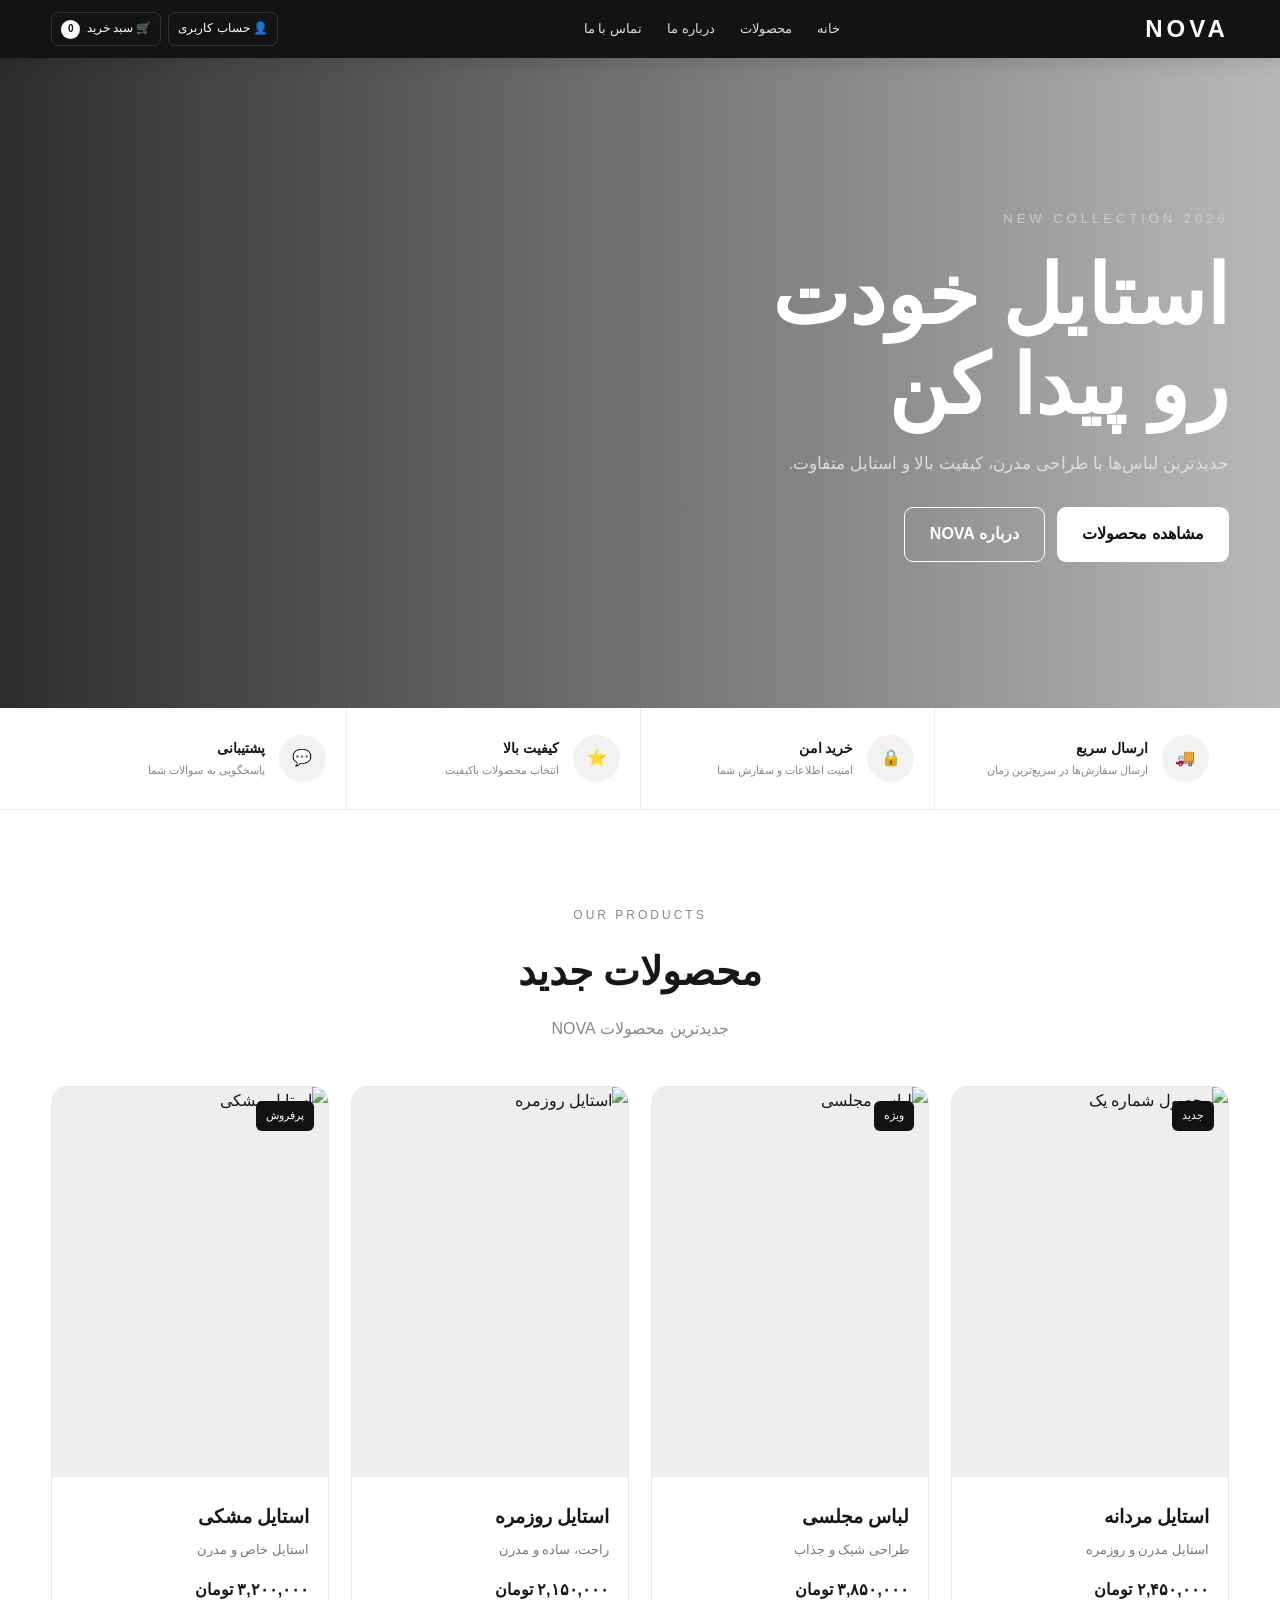
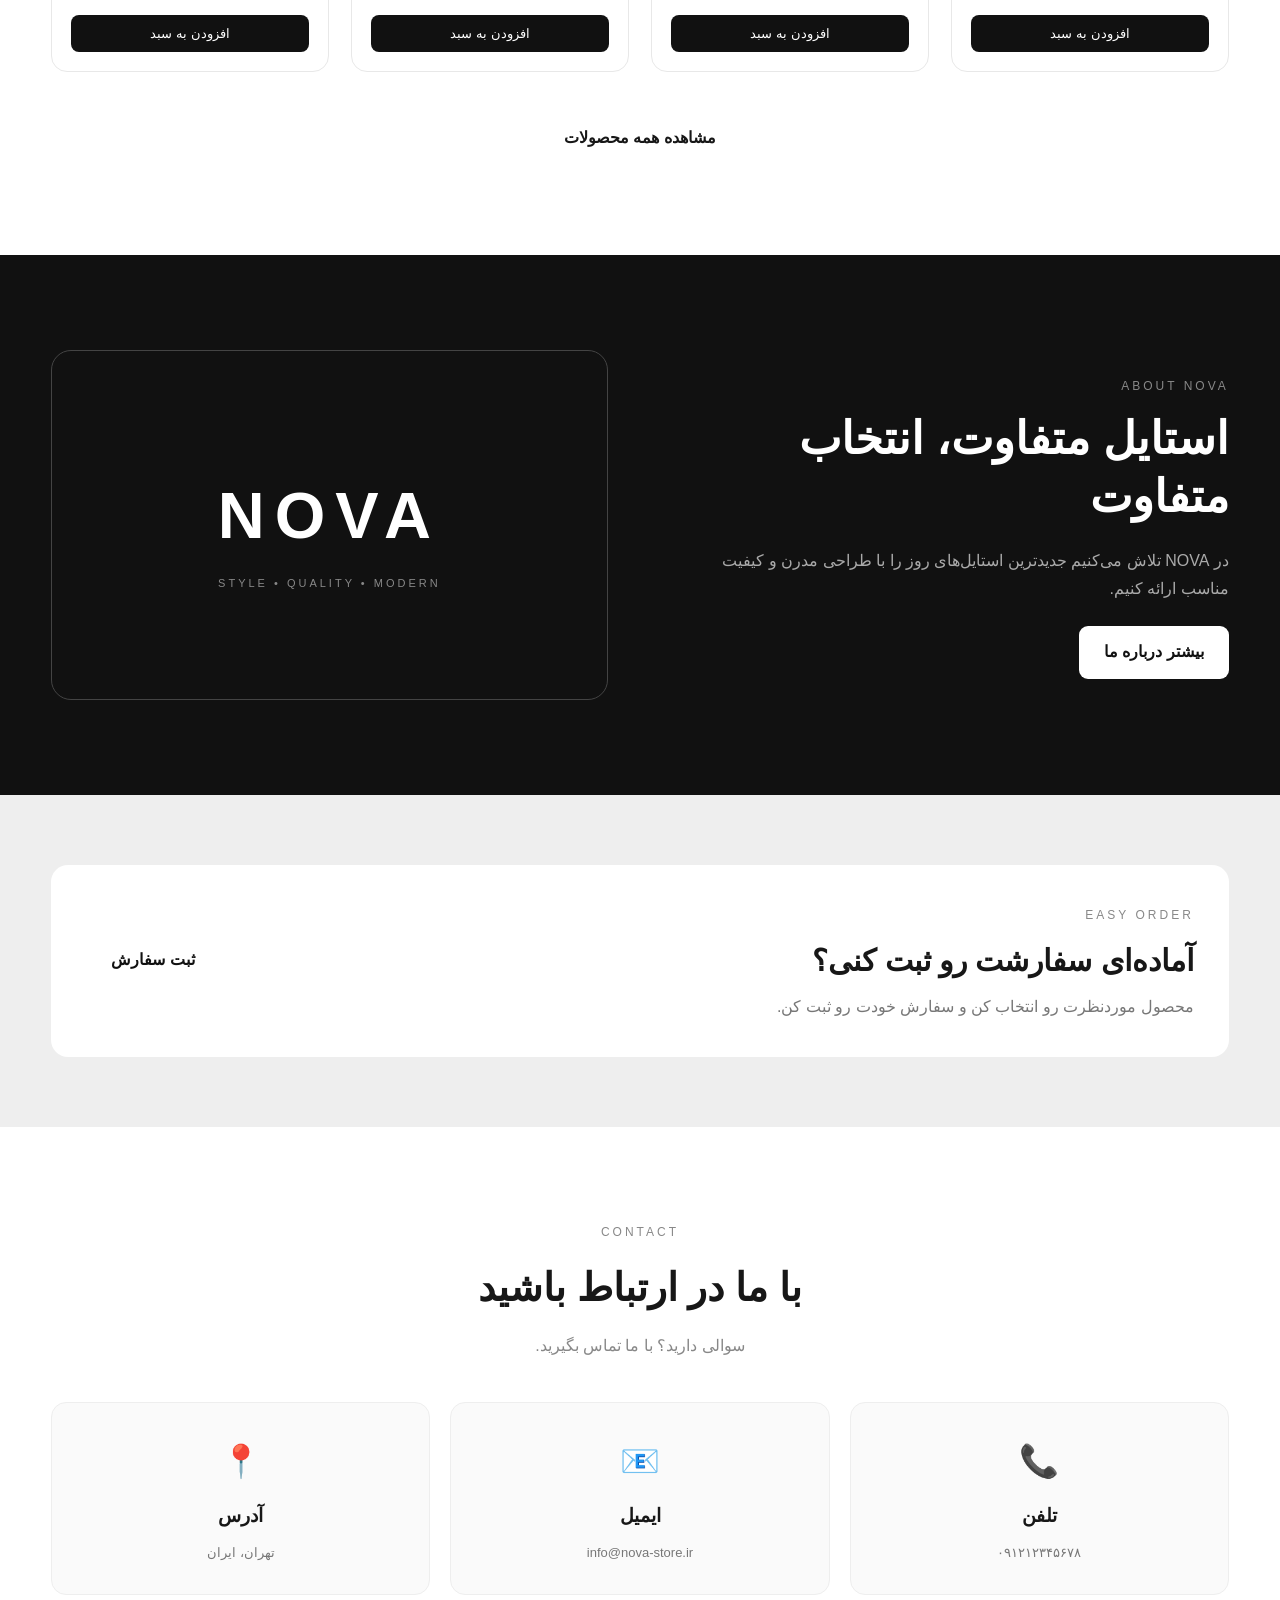
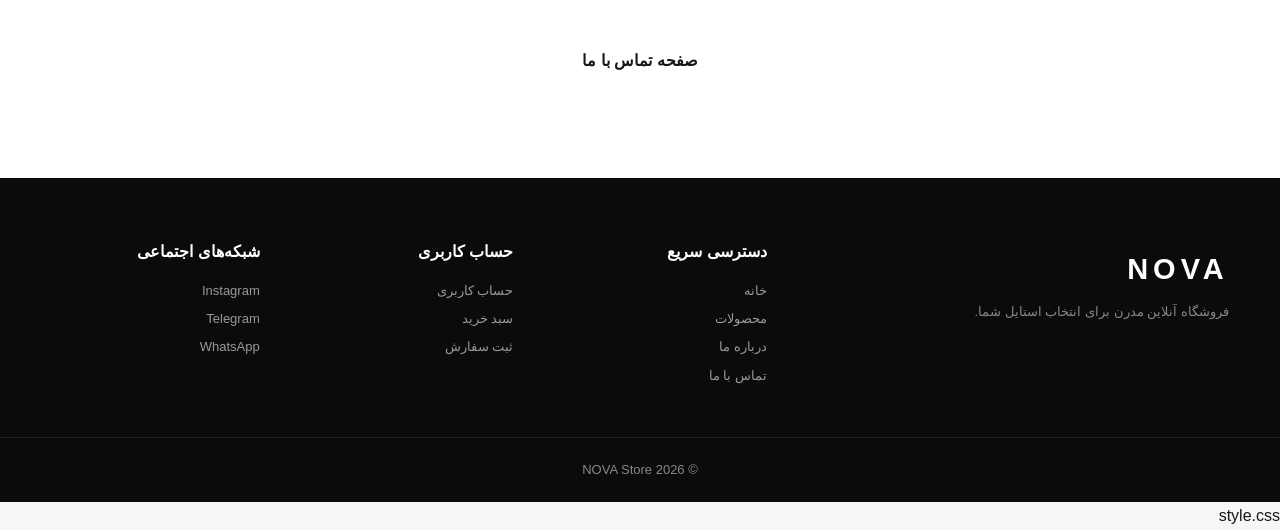
==== index.html @ 9bdf908e "Add files via upload" ====
<!DOCTYPE html>
<html lang="fa" dir="rtl">

<head>
    <meta charset="UTF-8">

    <meta name="viewport"
          content="width=device-width, initial-scale=1.0">

    <meta name="description"
          content="NOVA Store - فروشگاه آنلاین مدرن">

    <title>NOVA Store | فروشگاه آنلاین</title>

    <link rel="stylesheet" href="style.css">
</head>

<body>

<!-- =====================================================
     HEADER
===================================================== -->

<header class="header">

    <div class="container header-inner">

        <!-- لوگو -->
        <a href="index.html" class="logo">
            NOVA
        </a>

        <!-- منوی اصلی -->
        <nav class="navigation" id="mainNavigation">

            <a href="index.html">
                خانه
            </a>

            <a href="products.html">
                محصولات
            </a>

            <a href="about.html">
                درباره ما
            </a>

            <a href="contact.html">
                تماس با ما
            </a>

        </nav>

        <!-- بخش سمت چپ هدر -->
        <div class="header-actions">

            <a href="account.html" class="account-button">
                👤
                <span>حساب کاربری</span>
            </a>

            <a href="cart.html" class="cart-button">
                🛒
                <span>سبد خرید</span>

                <b id="cartCount">0</b>
            </a>

        </div>

        <!-- منوی موبایل -->
        <button
            class="menu-btn"
            id="menuBtn"
            type="button"
            aria-label="باز کردن منو">

            ☰

        </button>

    </div>

</header>


<!-- =====================================================
     MAIN
===================================================== -->

<main>

<!-- =====================================================
     HERO
===================================================== -->

<section class="hero" id="home">

    <div class="container hero-content">

        <div class="hero-text">

            <span class="small-title">
                NEW COLLECTION 2026
            </span>

            <h1>
                استایل خودت
                <br>
                رو پیدا کن
            </h1>

            <p>
                جدیدترین لباس‌ها با طراحی مدرن،
                کیفیت بالا و استایل متفاوت.
            </p>

            <div class="hero-buttons">

                <a href="products.html"
                   class="primary-btn">
                    مشاهده محصولات
                </a>

                <a href="about.html"
                   class="secondary-btn">
                    درباره NOVA
                </a>

            </div>

        </div>

    </div>

</section>


<!-- =====================================================
     FEATURES
===================================================== -->

<section class="features">

    <div class="container features-grid">

        <div class="feature">

            <div class="feature-icon">
                🚚
            </div>

            <div>
                <h3>ارسال سریع</h3>

                <p>
                    ارسال سفارش‌ها در سریع‌ترین زمان
                </p>
            </div>

        </div>


        <div class="feature">

            <div class="feature-icon">
                🔒
            </div>

            <div>
                <h3>خرید امن</h3>

                <p>
                    امنیت اطلاعات و سفارش شما
                </p>
            </div>

        </div>


        <div class="feature">

            <div class="feature-icon">
                ⭐
            </div>

            <div>
                <h3>کیفیت بالا</h3>

                <p>
                    انتخاب محصولات باکیفیت
                </p>
            </div>

        </div>


        <div class="feature">

            <div class="feature-icon">
                💬
            </div>

            <div>
                <h3>پشتیبانی</h3>

                <p>
                    پاسخگویی به سوالات شما
                </p>
            </div>

        </div>

    </div>

</section>


<!-- =====================================================
     PRODUCTS PREVIEW
===================================================== -->

<section class="products-section" id="products">

    <div class="container">

        <div class="section-title">

            <span>
                OUR PRODUCTS
            </span>

            <h2>
                محصولات جدید
            </h2>

            <p>
                جدیدترین محصولات NOVA
            </p>

        </div>


        <div class="products-grid">

            <!-- PRODUCT 1 -->

            <article class="product-card">

                <a href="product.html?id=1"
                   class="product-image">

                    <img
                        src="images/product1.jpg"
                        alt="محصول شماره یک">

                    <span class="product-tag">
                        جدید
                    </span>

                </a>

                <div class="product-info">

                    <a href="product.html?id=1">

                        <h3>
                            استایل مردانه
                        </h3>

                    </a>

                    <p>
                        استایل مدرن و روزمره
                    </p>

                    <div class="product-bottom">

                        <strong>
                            ۲,۴۵۰,۰۰۰ تومان
                        </strong>

                        <button
                            class="add-cart"
                            data-id="1"
                            data-name="استایل مردانه"
                            data-price="2450000"
                            data-image="images/product1.jpg">

                            افزودن به سبد

                        </button>

                    </div>

                </div>

            </article>


            <!-- PRODUCT 2 -->

            <article class="product-card">

                <a href="product.html?id=2"
                   class="product-image">

                    <img
                        src="images/product2.jpg"
                        alt="لباس مجلسی">

                    <span class="product-tag">
                        ویژه
                    </span>

                </a>

                <div class="product-info">

                    <a href="product.html?id=2">

                        <h3>
                            لباس مجلسی
                        </h3>

                    </a>

                    <p>
                        طراحی شیک و جذاب
                    </p>

                    <div class="product-bottom">

                        <strong>
                            ۳,۸۵۰,۰۰۰ تومان
                        </strong>

                        <button
                            class="add-cart"
                            data-id="2"
                            data-name="لباس مجلسی"
                            data-price="3850000"
                            data-image="images/product2.jpg">

                            افزودن به سبد

                        </button>

                    </div>

                </div>

            </article>


            <!-- PRODUCT 3 -->

            <article class="product-card">

                <a href="product.html?id=3"
                   class="product-image">

                    <img
                        src="images/product3.jpg"
                        alt="استایل روزمره">

                </a>

                <div class="product-info">

                    <a href="product.html?id=3">

                        <h3>
                            استایل روزمره
                        </h3>

                    </a>

                    <p>
                        راحت، ساده و مدرن
                    </p>

                    <div class="product-bottom">

                        <strong>
                            ۲,۱۵۰,۰۰۰ تومان
                        </strong>

                        <button
                            class="add-cart"
                            data-id="3"
                            data-name="استایل روزمره"
                            data-price="2150000"
                            data-image="images/product3.jpg">

                            افزودن به سبد

                        </button>

                    </div>

                </div>

            </article>


            <!-- PRODUCT 4 -->

            <article class="product-card">

                <a href="product.html?id=4"
                   class="product-image">

                    <img
                        src="images/product4.jpg"
                        alt="استایل مشکی">

                    <span class="product-tag">
                        پرفروش
                    </span>

                </a>

                <div class="product-info">

                    <a href="product.html?id=4">

                        <h3>
                            استایل مشکی
                        </h3>

                    </a>

                    <p>
                        استایل خاص و مدرن
                    </p>

                    <div class="product-bottom">

                        <strong>
                            ۳,۲۰۰,۰۰۰ تومان
                        </strong>

                        <button
                            class="add-cart"
                            data-id="4"
                            data-name="استایل مشکی"
                            data-price="3200000"
                            data-image="images/product4.jpg">

                            افزودن به سبد

                        </button>

                    </div>

                </div>

            </article>

        </div>


        <div class="center-button">

            <a href="products.html"
               class="outline-btn">

                مشاهده همه محصولات

            </a>

        </div>

    </div>

</section>


<!-- =====================================================
     ABOUT
===================================================== -->

<section class="about-preview">

    <div class="container about-grid">

        <div class="about-text">

            <span class="section-label">
                ABOUT NOVA
            </span>

            <h2>
                استایل متفاوت،
                انتخاب متفاوت
            </h2>

            <p>
                در NOVA تلاش می‌کنیم
                جدیدترین استایل‌های روز را
                با طراحی مدرن و کیفیت مناسب
                ارائه کنیم.
            </p>

            <a href="about.html"
               class="primary-btn">

                بیشتر درباره ما

            </a>

        </div>


        <div class="about-box">

            <strong>
                NOVA
            </strong>

            <span>
                STYLE • QUALITY • MODERN
            </span>

        </div>

    </div>

</section>


<!-- =====================================================
     ORDER
===================================================== -->

<section class="order-preview">

    <div class="container order-box">

        <div>

            <span class="section-label">
                EASY ORDER
            </span>

            <h2>
                آماده‌ای سفارشت رو ثبت کنی؟
            </h2>

            <p>
                محصول موردنظرت رو انتخاب کن
                و سفارش خودت رو ثبت کن.
            </p>

        </div>

        <a href="order.html"
           class="primary-btn">

            ثبت سفارش

        </a>

    </div>

</section>


<!-- =====================================================
     CONTACT
===================================================== -->

<section class="contact-preview">

    <div class="container">

        <div class="section-title">

            <span>
                CONTACT
            </span>

            <h2>
                با ما در ارتباط باشید
            </h2>

            <p>
                سوالی دارید؟ با ما تماس بگیرید.
            </p>

        </div>


        <div class="contact-cards">

            <div class="contact-card">

                <span>📞</span>

                <h3>
                    تلفن
                </h3>

                <p>
                    ۰۹۱۲۱۲۳۴۵۶۷۸
                </p>

            </div>


            <div class="contact-card">

                <span>📧</span>

                <h3>
                    ایمیل
                </h3>

                <p>
                    info@nova-store.ir
                </p>

            </div>


            <div class="contact-card">

                <span>📍</span>

                <h3>
                    آدرس
                </h3>

                <p>
                    تهران، ایران
                </p>

            </div>

        </div>


        <div class="center-button">

            <a href="contact.html"
               class="outline-btn">

                صفحه تماس با ما

            </a>

        </div>

    </div>

</section>

</main>


<!-- =====================================================
     FOOTER
===================================================== -->

<footer class="footer">

    <div class="container footer-grid">

        <div class="footer-about">

            <a href="index.html"
               class="footer-logo">

                NOVA

            </a>

            <p>
                فروشگاه آنلاین مدرن
                برای انتخاب استایل شما.
            </p>

        </div>


        <div class="footer-column">

            <h3>
                دسترسی سریع
            </h3>

            <a href="index.html">
                خانه
            </a>

            <a href="products.html">
                محصولات
            </a>

            <a href="about.html">
                درباره ما
            </a>

            <a href="contact.html">
                تماس با ما
            </a>

        </div>


        <div class="footer-column">

            <h3>
                حساب کاربری
            </h3>

            <a href="account.html">
                حساب کاربری
            </a>

            <a href="cart.html">
                سبد خرید
            </a>

            <a href="order.html">
                ثبت سفارش
            </a>

        </div>


        <div class="footer-column">

            <h3>
                شبکه‌های اجتماعی
            </h3>

            <a href="#">
                Instagram
            </a>

            <a href="#">
                Telegram
            </a>

            <a href="#">
                WhatsApp
            </a>

        </div>

    </div>


    <div class="footer-bottom">

        <p>
            © 2026 NOVA Store
        </p>

    </div>

</footer>


<script src="script.js"></script>

</body>
</html>
style.css
---- style.css ----
/* =========================================================
   NOVA STORE
   COMPLETE STYLE.CSS
========================================================= */


/* =========================================================
   01 - RESET & GLOBAL
========================================================= */

* {
    margin: 0;
    padding: 0;
    box-sizing: border-box;
}

html {
    scroll-behavior: smooth;
}

body {
    font-family: Tahoma, Arial, sans-serif;
    background: #f6f6f4;
    color: #171717;
    line-height: 1.8;
}

body,
input,
textarea,
select,
button {
    font-family: Tahoma, Arial, sans-serif;
}

img {
    width: 100%;
    display: block;
}

a {
    color: inherit;
    text-decoration: none;
}

button {
    cursor: pointer;
}

.container {
    width: min(1180px, 92%);
    margin: 0 auto;
}

.section-label {
    color: #888;
    font-size: 12px;
    letter-spacing: 3px;
}


/* =========================================================
   02 - HEADER
========================================================= */

.header {
    position: sticky;
    top: 0;
    z-index: 1000;
    width: 100%;
    background: rgba(15, 15, 15, 0.98);
    color: white;
    box-shadow: 0 4px 18px rgba(0, 0, 0, .12);
}

/* هدر کوچک‌تر */
.header-inner {
    min-height: 58px;
    display: flex;
    align-items: center;
    justify-content: space-between;
    gap: 22px;
}

.logo {
    flex-shrink: 0;
    font-size: 24px;
    font-weight: 900;
    letter-spacing: 4px;
    color: white;
}

/* منوی اصلی */
.navigation {
    display: flex;
    align-items: center;
    justify-content: center;
    gap: 25px;
    margin-right: auto;
    margin-left: auto;
}

.navigation a {
    color: #ddd;
    font-size: 13px;
    transition: .25s;
    white-space: nowrap;
}

.navigation a:hover {
    color: white;
}

/* دکمه‌های سمت چپ */
.header-actions {
    display: flex;
    align-items: center;
    gap: 7px;
    flex-shrink: 0;
}

.header-actions > a {
    border: 1px solid #333;
    border-radius: 7px;
    padding: 5px 9px;
    font-size: 12px;
    transition: .25s;
    white-space: nowrap;
}

.header-actions > a:hover {
    background: white;
    color: #111;
}

.header-actions b {
    display: inline-flex;
    align-items: center;
    justify-content: center;
    width: 19px;
    height: 19px;
    margin-right: 3px;
    border-radius: 50%;
    background: white;
    color: #111;
    font-size: 10px;
}

/* دکمه موبایل */
.menu-btn {
    display: none;
    border: 0;
    background: transparent;
    color: white;
    font-size: 25px;
    padding: 3px;
}


/* =========================================================
   03 - HERO
========================================================= */

.hero {
    min-height: 650px;
    display: flex;
    align-items: center;

    background:
        linear-gradient(90deg, rgba(0,0,0,.82), rgba(0,0,0,.25)),
        url("images/product4.jpg") center/cover no-repeat;
}

.hero-text {
    max-width: 650px;
    color: white;
}

.small-title {
    color: #ccc;
    font-size: 13px;
    letter-spacing: 4px;
}

.hero h1 {
    margin: 18px 0;
    font-size: clamp(45px, 7vw, 82px);
    line-height: 1.1;
}

.hero p {
    max-width: 560px;
    color: #ddd;
    font-size: 17px;
    margin-bottom: 28px;
}

.hero-buttons {
    display: flex;
    gap: 12px;
    flex-wrap: wrap;
}

.primary-btn,
.secondary-btn,
.outline-btn {
    display: inline-flex;
    align-items: center;
    justify-content: center;
    padding: 12px 25px;
    border-radius: 9px;
    font-weight: bold;
    transition: .3s;
}

.primary-btn {
    background: white;
    color: #111;
}

.primary-btn:hover {
    transform: translateY(-3px);
    background: #e5e5e5;
}

.secondary-btn {
    border: 1px solid white;
    color: white;
}

.secondary-btn:hover {
    background: white;
    color: #111;
}


/* =========================================================
   04 - FEATURES
========================================================= */

.features {
    background: white;
    border-bottom: 1px solid #eee;
}

.features-grid {
    display: grid;
    grid-template-columns: repeat(4, 1fr);
}

.feature {
    display: flex;
    align-items: center;
    gap: 14px;
    padding: 27px 20px;
    border-left: 1px solid #eee;
}

.feature:last-child {
    border-left: 0;
}

.feature-icon {
    width: 47px;
    height: 47px;
    flex-shrink: 0;
    display: flex;
    align-items: center;
    justify-content: center;
    background: #f2f2f2;
    border-radius: 50%;
}

.feature h3 {
    font-size: 14px;
}

.feature p {
    color: #888;
    font-size: 11px;
}


/* =========================================================
   05 - SECTION TITLES
========================================================= */

.section-title {
    text-align: center;
    margin-bottom: 42px;
}

.section-title span {
    color: #888;
    font-size: 12px;
    letter-spacing: 3px;
}

.section-title h2 {
    margin: 8px 0;
    font-size: 39px;
}

.section-title p {
    color: #888;
}


/* =========================================================
   06 - PRODUCTS
========================================================= */

.products-section {
    padding: 90px 0;
    background: white;
}

.products-grid {
    display: grid;
    grid-template-columns: repeat(4, 1fr);
    gap: 22px;
}

.product-card {
    overflow: hidden;
    background: white;
    border: 1px solid #e8e8e8;
    border-radius: 16px;
    transition: .35s;
}

.product-card:hover {
    transform: translateY(-8px);
    box-shadow: 0 20px 45px rgba(0,0,0,.10);
}

.product-image {
    position: relative;
    display: block;
    height: 390px;
    overflow: hidden;
    background: #eee;
}

.product-image img {
    height: 100%;
    object-fit: cover;
    transition: .5s;
}

.product-card:hover .product-image img {
    transform: scale(1.05);
}

.product-tag {
    position: absolute;
    top: 14px;
    right: 14px;
    padding: 5px 10px;
    border-radius: 6px;
    background: #111;
    color: white;
    font-size: 11px;
}

.product-info {
    padding: 19px;
}

.product-info h3 {
    margin: 4px 0;
    font-size: 19px;
}

.product-info p {
    color: #777;
    font-size: 13px;
}

.product-bottom {
    display: flex;
    flex-direction: column;
    gap: 10px;
    margin-top: 15px;
}

.add-cart {
    width: 100%;
    padding: 11px;
    border: 0;
    border-radius: 8px;
    background: #111;
    color: white;
    transition: .25s;
}

.add-cart:hover {
    background: #333;
    transform: translateY(-2px);
}

.center-button {
    text-align: center;
    margin-top: 40px;
}


/* =========================================================
   07 - PAGE TITLE
========================================================= */

.page-title {
    padding: 75px 20px;
    text-align: center;
    background: linear-gradient(135deg, #111, #242424);
    color: white;
}

.page-title h1 {
    margin: 8px 0;
    font-size: 46px;
}

.page-title p {
    color: #aaa;
}


/* =========================================================
   08 - ABOUT
========================================================= */

.about-preview {
    padding: 95px 0;
    background: #111;
    color: white;
}

.about-grid {
    display: grid;
    grid-template-columns: 1fr 1fr;
    align-items: center;
    gap: 65px;
}

.about-text h2 {
    margin: 10px 0 20px;
    font-size: 45px;
    line-height: 1.3;
}

.about-text p {
    max-width: 600px;
    color: #aaa;
    margin-bottom: 22px;
}

.about-box {
    min-height: 350px;
    display: flex;
    flex-direction: column;
    align-items: center;
    justify-content: center;
    border: 1px solid #444;
    border-radius: 20px;
    transition: .3s;
}

.about-box:hover {
    transform: translateY(-5px);
    border-color: #777;
}

.about-box strong {
    font-size: 65px;
    letter-spacing: 10px;
}

.about-box span {
    color: #888;
    font-size: 11px;
    letter-spacing: 3px;
}


/* =========================================================
   09 - ABOUT PAGE
========================================================= */

.about-page {
    padding: 80px 0;
    background: #f6f6f4;
}

.about-page-grid {
    display: grid;
    grid-template-columns: 1fr 1fr;
    gap: 30px;
}

.summary-empty {
    padding: 17px;
    border-radius: 10px;
    background: #f5f5f5;
    color: #888;
    font-size: 12px;
}

.summary-line,
.summary-total {
    display: flex;
    justify-content: space-between;
    padding: 15px 0;
    border-bottom: 1px solid #eee;
}

.summary-line span {
    color: #777;
}

.summary-total {
    border: 0;
    font-size: 16px;
}

.summary-total strong {
    font-size: 19px;
}

.edit-cart,
.back-cart {
    display: block;
    padding: 11px;
    text-align: center;
    border: 1px solid #ddd;
    border-radius: 9px;
    transition: .25s;
}

.edit-cart:hover,
.back-cart:hover {
    background: #111;
    color: white;
}

.secure-box {
    display: flex;
    gap: 12px;
    margin-top: 15px;
    padding: 17px;
    background: white;
    border: 1px solid #e7e7e7;
    border-radius: 15px;
}

.secure-box p {
    color: #888;
    font-size: 11px;
}


/* =========================================================
   10 - CART
========================================================= */

.cart-section {
    padding: 70px 0;
    min-height: 550px;
    background: #f5f5f3;
}

.cart-section .container {
    display: grid;
    grid-template-columns: 1fr 330px;
    gap: 25px;
    align-items: start;
}

#cartItems {
    display: flex;
    flex-direction: column;
    gap: 15px;
}

.cart-item {
    display: flex;
    align-items: center;
    gap: 18px;
    padding: 18px;
    background: white;
    border: 1px solid #e8e8e8;
    border-radius: 15px;
}

.cart-item img {
    width: 90px;
    height: 110px;
    object-fit: cover;
    border-radius: 10px;
}

.cart-item-info {
    flex: 1;
}

.cart-item-info h3 {
    font-size: 17px;
}

.cart-item-info p {
    color: #888;
    font-size: 13px;
}

.cart-quantity {
    display: flex;
    align-items: center;
    gap: 9px;
}

.cart-quantity button {
    width: 31px;
    height: 31px;
    border: 1px solid #ddd;
    border-radius: 7px;
    background: white;
}

.cart-remove {
    border: 0;
    background: #f1f1f1;
    border-radius: 7px;
    padding: 7px 10px;
}

.cart-summary {
    position: sticky;
    top: 80px;
    padding: 25px;
    background: white;
    border: 1px solid #e7e7e7;
    border-radius: 17px;
    box-shadow: 0 10px 35px rgba(0,0,0,.05);
}

.cart-summary h2 {
    margin-bottom: 20px;
}

.cart-summary p {
    display: flex;
    justify-content: space-between;
    padding: 12px 0;
    border-bottom: 1px solid #eee;
}

.empty-cart {
    display: none;
    grid-column: 1 / -1;
    padding: 70px 20px;
    text-align: center;
    background: white;
    border-radius: 18px;
}

.empty-cart h2 {
    margin-bottom: 8px;
}

.empty-cart p {
    color: #888;
    margin-bottom: 20px;
}

.btn {
    display: inline-flex;
    justify-content: center;
    align-items: center;
    padding: 12px 20px;
    margin-top: 18px;
    border-radius: 9px;
    background: #111;
    color: white;
    transition: .25s;
}

.btn:hover {
    background: #333;
    transform: translateY(-2px);
}


/* =========================================================
   11 - ACCOUNT
========================================================= */

.account-section {
    padding: 75px 0;
    background: #f5f5f3;
    min-height: 600px;
}

.account-container {
    display: grid;
    grid-template-columns: 1fr 1fr;
    gap: 25px;
}

.account-box {
    padding: 35px;
    background: white;
    border: 1px solid #e7e7e7;
    border-radius: 18px;
    box-shadow: 0 10px 35px rgba(0,0,0,.05);
}

.account-box h2 {
    margin-bottom: 5px;
    font-size: 25px;
}

.account-description {
    color: #888;
    font-size: 13px;
    margin-bottom: 25px;
}

.forgot-password {
    display: block;
    margin-top: 17px;
    text-align: center;
    color: #777;
    font-size: 12px;
}

.forgot-password:hover {
    color: #111;
}


/* =========================================================
   12 - CONTACT
========================================================= */

.contact-page {
    padding: 80px 0;
    background: #f5f5f3;
}

.about-content-card {
    padding: 35px;
    background: white;
    border: 1px solid #e8e8e8;
    border-radius: 18px;
    box-shadow: 0 10px 35px rgba(0,0,0,.04);
}

.about-content-card h2 {
    margin-bottom: 12px;
    font-size: 26px;
}

.about-content-card p {
    color: #777;
}

.about-stat-grid {
    display: grid;
    grid-template-columns: repeat(3, 1fr);
    gap: 15px;
    margin-top: 25px;
}

.about-stat {
    padding: 22px 10px;
    text-align: center;
    border-radius: 12px;
    background: #f5f5f5;
}

.about-stat strong {
    display: block;
    font-size: 25px;
}

.about-stat span {
    color: #888;
    font-size: 11px;
}


/* =========================================================
   13 - ORDER / CHECKOUT
========================================================= */

.checkout-section,
.order-section {
    padding: 70px 0;
    background: #f5f5f3;
}

.checkout-layout,
.order-layout {
    display: grid;
    grid-template-columns: 1fr 360px;
    gap: 28px;
    align-items: start;
}

.checkout-form {
    display: flex;
    flex-direction: column;
    gap: 20px;
}

.form-card,
.order-form-box,
.order-summary {
    padding: 30px;
    background: white;
    border: 1px solid #e7e7e7;
    border-radius: 18px;
    box-shadow: 0 10px 35px rgba(0,0,0,.04);
}

.form-card-title {
    display: flex;
    align-items: center;
    gap: 15px;
    margin-bottom: 25px;
}

.form-card-title > span {
    width: 42px;
    height: 42px;
    display: flex;
    align-items: center;
    justify-content: center;
    flex-shrink: 0;
    border-radius: 50%;
    background: #111;
    color: white;
    font-weight: bold;
}

.form-card-title h2 {
    font-size: 20px;
}

.form-card-title p {
    color: #999;
    font-size: 12px;
}

.form-grid {
    display: grid;
    grid-template-columns: 1fr 1fr;
    gap: 18px;
}

.form-group {
    display: flex;
    flex-direction: column;
    gap: 7px;
    margin-bottom: 18px;
}

.form-group.full {
    grid-column: 1 / -1;
}

.form-group label {
    font-size: 13px;
    font-weight: bold;
}

.form-group input,
.form-group textarea,
.form-group select {
    width: 100%;
    padding: 13px 14px;
    border: 1px solid #ddd;
    border-radius: 10px;
    outline: none;
    background: #fafafa;
    font-size: 13px;
    transition: .25s;
}

.form-group textarea {
    resize: vertical;
}

.form-group input:focus,
.form-group textarea:focus,
.form-group select:focus {
    background: white;
    border-color: #111;
    box-shadow: 0 0 0 3px rgba(0,0,0,.05);
}

.payment-grid {
    display: grid;
    grid-template-columns: 1fr 1fr;
    gap: 14px;
}

.payment-card,
.payment-option {
    display: flex;
    align-items: center;
    gap: 10px;
    padding: 16px;
    border: 1px solid #ddd;
    border-radius: 11px;
    cursor: pointer;
}

.payment-card:hover,
.payment-option:hover {
    border-color: #111;
}

.payment-card input,
.payment-option input {
    accent-color: #111;
}

.payment-card strong {
    display: block;
}

.payment-card small {
    color: #888;
}

.final-order-btn,
.order-submit,
.contact-submit,
.account-submit {
    width: 100%;
    border: 0;
    border-radius: 10px;
    padding: 15px;
    background: #111;
    color: white;
    font-weight: bold;
    font-size: 14px;
    transition: .25s;
}

.final-order-btn:hover,
.order-submit:hover,
.contact-submit:hover,
.account-submit:hover {
    background: #333;
    transform: translateY(-2px);
}

.checkout-summary {
    position: sticky;
    top: 80px;
}

.summary-card {
    padding: 25px;
    background: white;
    border: 1px solid #e7e7e7;
    border-radius: 18px;
    box-shadow: 0 10px 35px rgba(0,0,0,.05);
}

.summary-header {
    display: flex;
    align-items: center;
    justify-content: space-between;
    padding-bottom: 18px;
    margin-bottom: 18px;
    border-bottom: 1px solid #eee;
}

.summary-header h2 {
    font-size: 20px;
}

.summary-header span {
    font-weight: bold;
    letter-spacing: 3px;
}


/* =========================================================
   14 - CONTACT LAYOUT
========================================================= */

.contact-layout {
    display: grid;
    grid-template-columns: .85fr 1.15fr;
    gap: 30px;
    align-items: start;
}

.contact-info,
.contact-form-box {
    padding: 35px;
    background: white;
    border: 1px solid #e7e7e7;
    border-radius: 18px;
    box-shadow: 0 10px 35px rgba(0,0,0,.05);
}

.contact-info h2 {
    margin: 8px 0 15px;
    font-size: 30px;
}

.contact-info > p {
    color: #777;
    font-size: 14px;
    margin-bottom: 28px;
}

.contact-item {
    display: flex;
    align-items: center;
    gap: 15px;
    padding: 16px 0;
    border-top: 1px solid #eee;
}

.contact-item > span {
    width: 45px;
    height: 45px;
    display: flex;
    align-items: center;
    justify-content: center;
    border-radius: 50%;
    background: #f1f1f1;
}

.contact-item h3 {
    font-size: 14px;
}

.contact-item p {
    color: #888;
    font-size: 12px;
}

.contact-form-box h2 {
    margin-bottom: 25px;
}


/* =========================================================
   15 - ORDER PREVIEW
========================================================= */

.order-preview {
    padding: 70px 0;
    background: #eee;
}

.order-box {
    display: flex;
    align-items: center;
    justify-content: space-between;
    gap: 30px;
    padding: 35px;
    background: white;
    border-radius: 17px;
}

.order-box h2 {
    margin: 5px 0;
    font-size: 30px;
}

.order-box p {
    color: #777;
}


/* =========================================================
   16 - CONTACT CARDS
========================================================= */

.contact-preview {
    padding: 90px 0;
    background: white;
}

.contact-cards {
    display: grid;
    grid-template-columns: repeat(3, 1fr);
    gap: 20px;
}

.contact-card {
    padding: 30px;
    text-align: center;
    background: #fafafa;
    border: 1px solid #eee;
    border-radius: 15px;
    transition: .3s;
}

.contact-card:hover {
    transform: translateY(-6px);
    box-shadow: 0 15px 35px rgba(0,0,0,.08);
}

.contact-card > span {
    font-size: 32px;
}

.contact-card h3 {
    margin: 8px 0;
}

.contact-card p {
    color: #777;
    font-size: 13px;
}


/* =========================================================
   17 - FOOTER
========================================================= */

.footer {
    padding-top: 60px;
    background: #0b0b0b;
    color: white;
}

.footer-grid {
    display: grid;
    grid-template-columns: 2fr 1fr 1fr 1fr;
    gap: 45px;
    padding-bottom: 45px;
}

.footer h3 {
    font-size: 16px;
    margin-bottom: 12px;
}

.footer p {
    color: #888;
    font-size: 13px;
}

.footer-logo {
    display: block;
    font-size: 29px !important;
    font-weight: 900;
    letter-spacing: 5px;
    color: white !important;
}

.footer a {
    display: block;
    width: fit-content;
    margin: 5px 0;
    color: #999;
    font-size: 13px;
    transition: .25s;
}

.footer a:hover {
    color: white;
}

.footer-bottom {
    padding: 20px;
    text-align: center;
    border-top: 1px solid #222;
}


/* =========================================================
   18 - MOBILE
========================================================= */

@media (max-width: 1050px) {

    .products-grid {
        grid-template-columns: repeat(2, 1fr);
    }

    .features-grid {
        grid-template-columns: repeat(2, 1fr);
    }

    .about-grid {
        grid-template-columns: 1fr;
    }

    .checkout-layout,
    .order-layout {
        grid-template-columns: 1fr;
    }

    .checkout-summary {
        position: static;
    }

    .account-container {
        grid-template-columns: 1fr;
    }

    .contact-layout {
        grid-template-columns: 1fr;
    }

    .cart-section .container {
        grid-template-columns: 1fr;
    }

    .cart-summary {
        position: static;
    }
}


@media (max-width: 750px) {

    .header-inner {
        min-height: 54px;
    }

    .logo {
        font-size: 21px;
        letter-spacing: 3px;
    }

    .header-actions {
        margin-right: auto;
    }

    .header-actions > a {
        padding: 4px 7px;
        font-size: 11px;
    }

    .header-actions > a:first-child {
        display: none;
    }

    .menu-btn {
        display: block;
    }

    .navigation {
        display: none;
        position: absolute;
        top: 54px;
        right: 0;
        width: 100%;
        padding: 18px;
        flex-direction: column;
        gap: 14px;
        background: #111;
        border-top: 1px solid #333;
        box-shadow: 0 10px 20px rgba(0,0,0,.2);
    }

    .navigation.active {
        display: flex;
    }

    .hero {
        min-height: 560px;
    }

    .hero h1 {
        font-size: 45px;
    }

    .features-grid {
        grid-template-columns: 1fr;
    }

    .feature {
        border-left: 0;
        border-bottom: 1px solid #eee;
    }

    .products-grid {
        grid-template-columns: 1fr;
    }

    .product-image {
        height: 420px;
    }

    .page-title {
        padding: 55px 15px;
    }

    .page-title h1 {
        font-size: 36px;
    }

    .form-grid {
        grid-template-columns: 1fr;
    }

    .form-group.full {
        grid-column: auto;
    }

    .payment-grid {
        grid-template-columns: 1fr;
    }

    .about-page-grid {
        grid-template-columns: 1fr;
    }

    .contact-cards {
        grid-template-columns: 1fr;
    }

    .order-box {
        flex-direction: column;
        align-items: flex-start;
    }

    .footer-grid {
        grid-template-columns: 1fr;
        text-align: center;
    }

    .footer a {
        margin-left: auto;
        margin-right: auto;
    }
}


@media (max-width: 500px) {

    .container {
        width: 91%;
    }

    .hero h1 {
        font-size: 39px;
    }

    .hero-buttons {
        flex-direction: column;
        align-items: stretch;
    }

    .section-title h2 {
        font-size: 31px;
    }

    .form-card,
    .order-form-box,
    .order-summary,
    .account-box,
    .contact-info,
    .contact-form-box {
        padding: 22px;
    }

    .cart-item {
        flex-wrap: wrap;
    }

    .cart-item img {
        width: 75px;
        height: 90px;
    }

    .about-stat-grid {
        grid-template-columns: 1fr;
    }
}
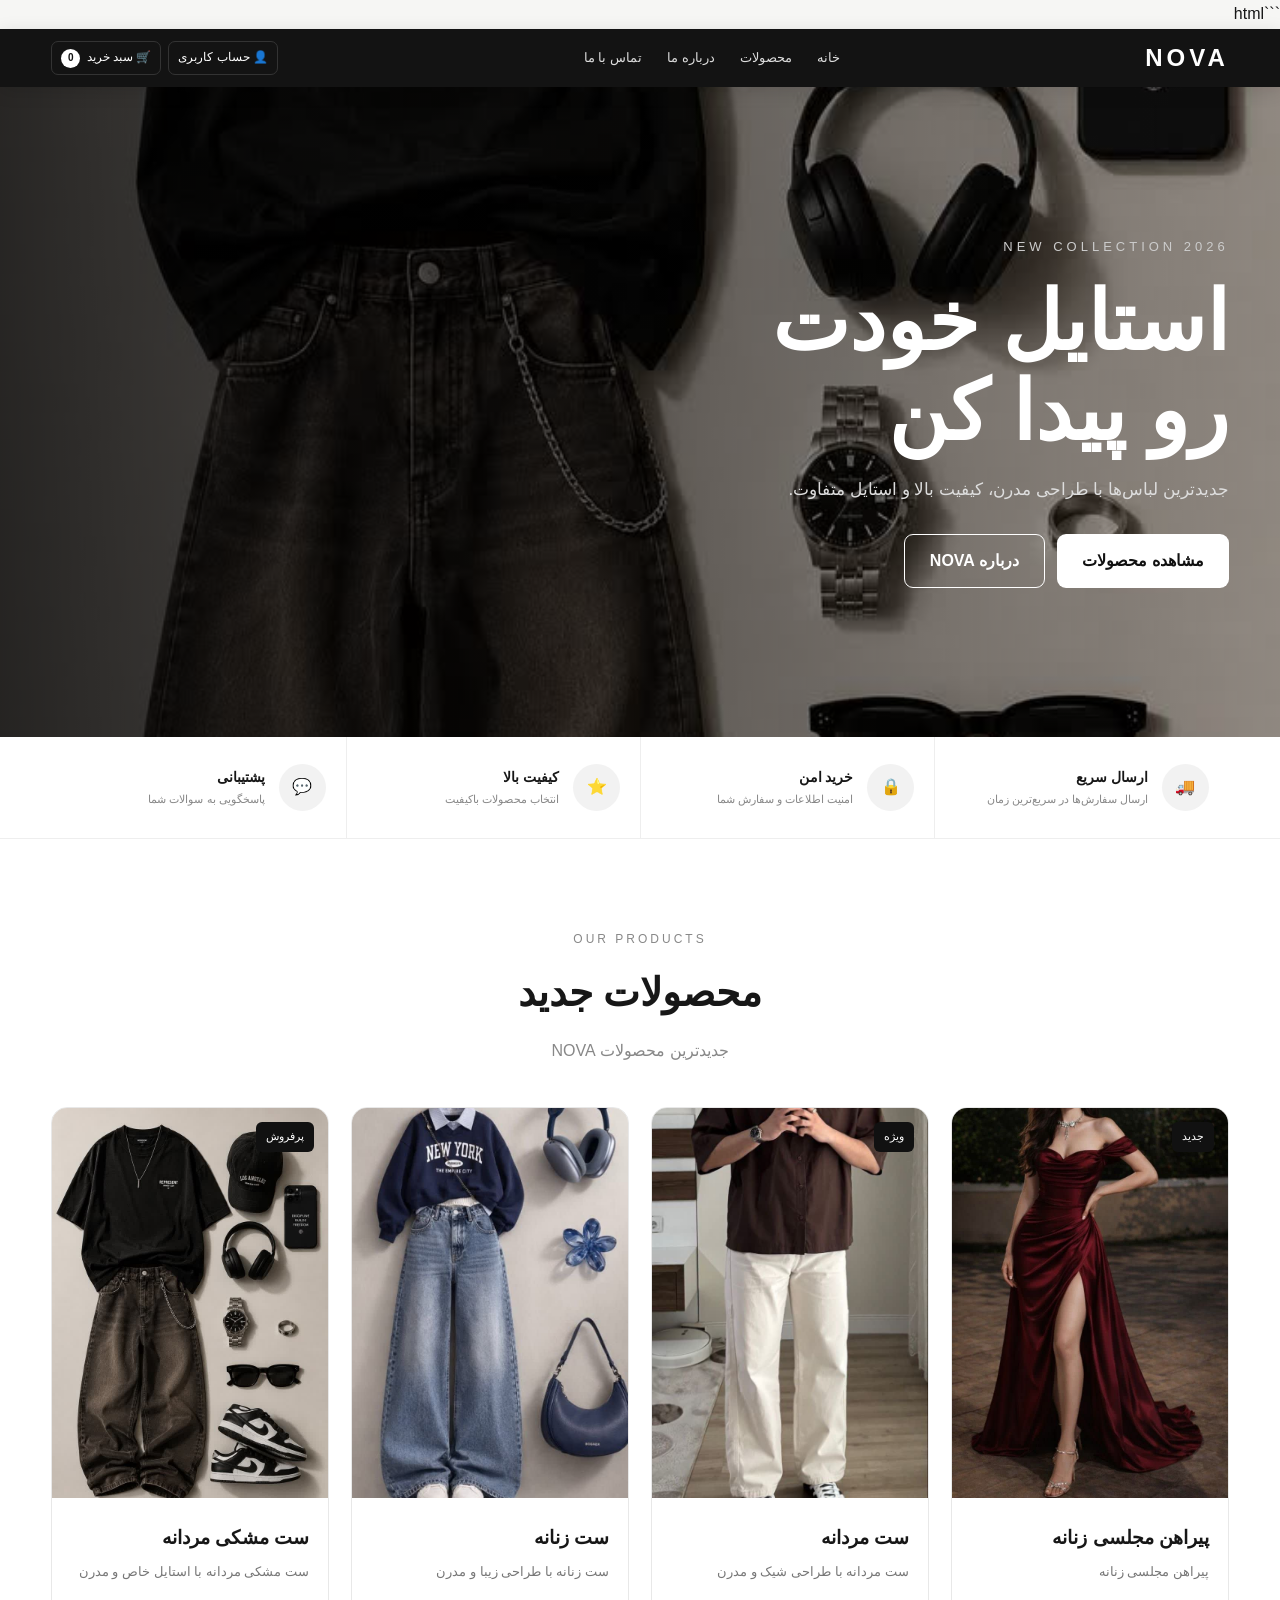
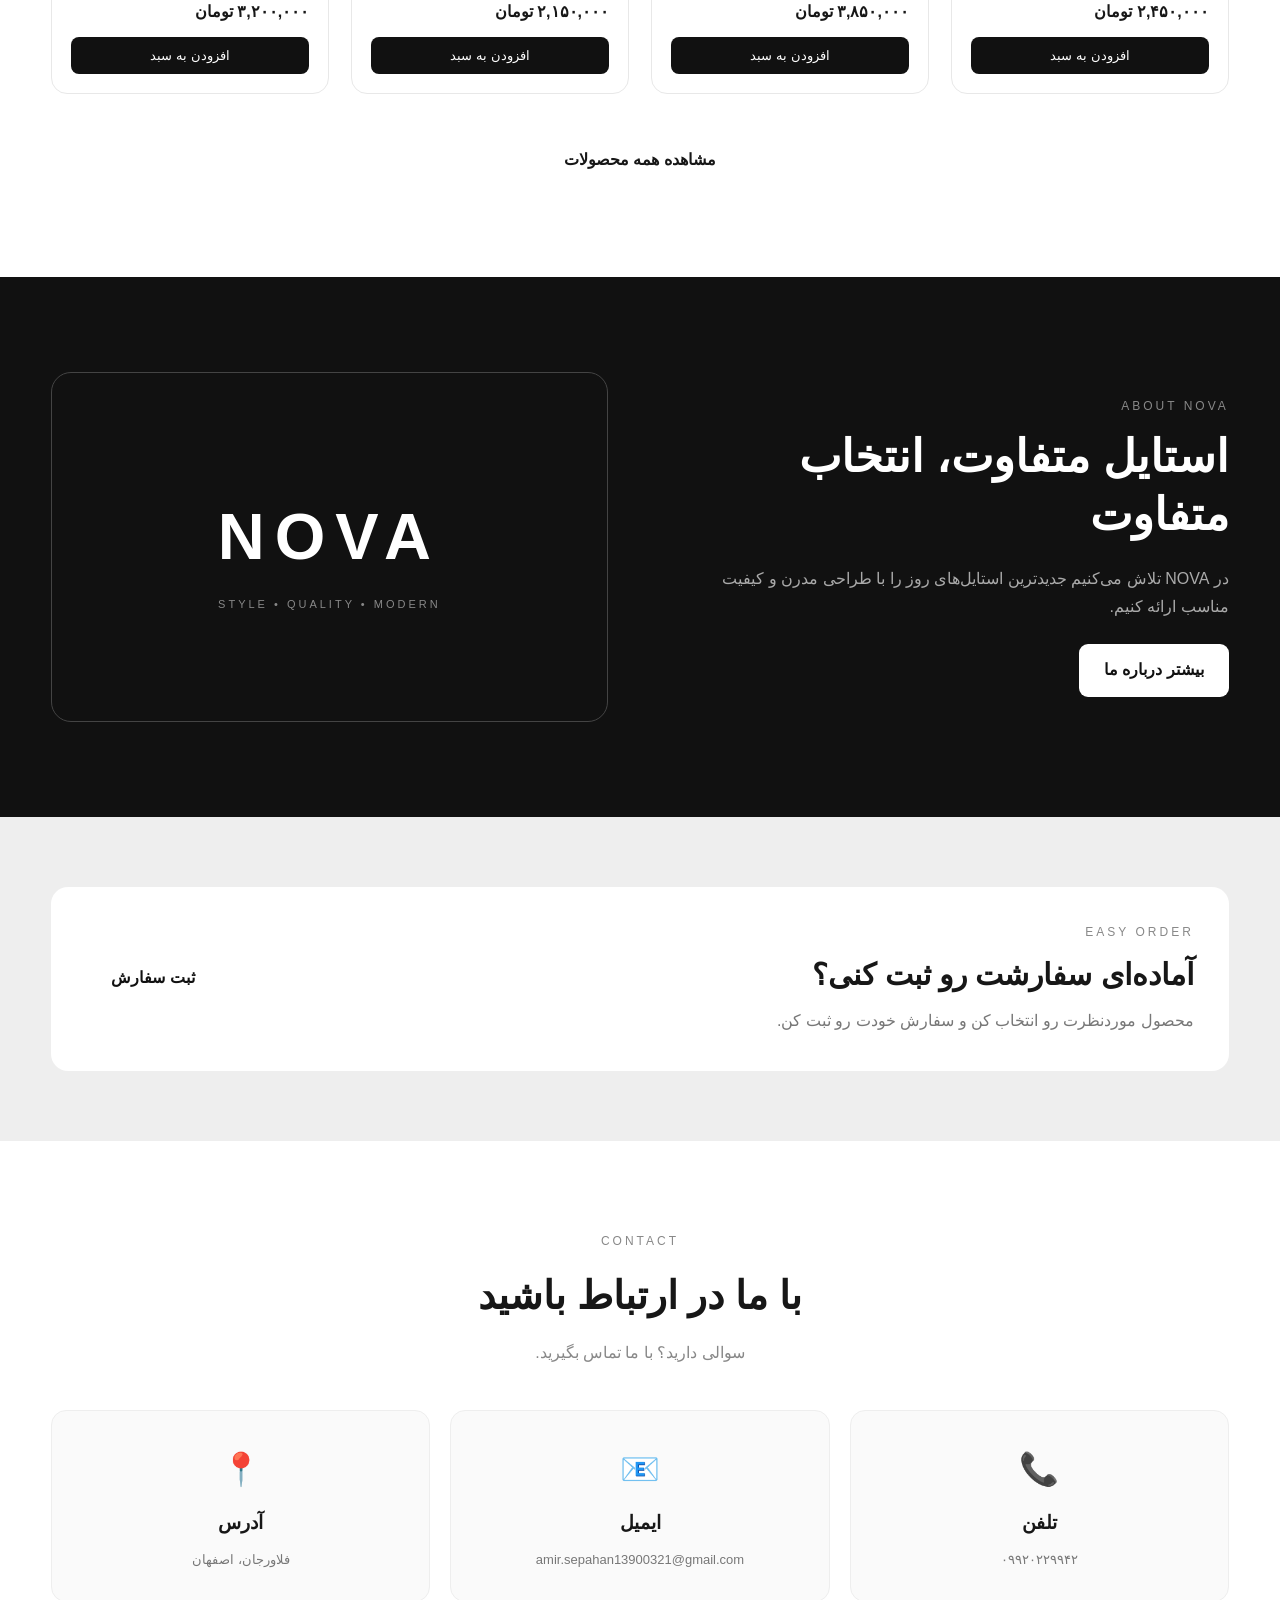
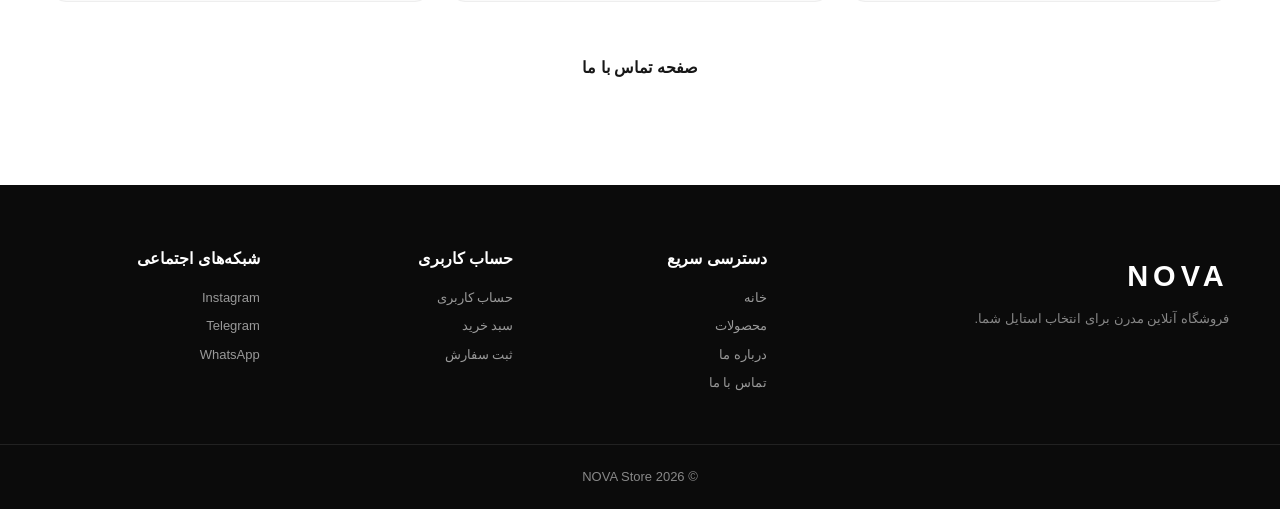
==== commit 433a63c6: "Update index.html" ====
--- a/index.html
+++ b/index.html
@@ -1,3 +1,4 @@
+```html
 <!DOCTYPE html>
 <html lang="fa" dir="rtl">
 
@@ -243,7 +244,10 @@
 
         <div class="products-grid">
 
-            <!-- PRODUCT 1 -->
+
+            <!-- =================================================
+                 PRODUCT 1
+            ================================================== -->
 
             <article class="product-card">
 
@@ -252,7 +256,7 @@
 
                     <img
                         src="images/product1.jpg"
-                        alt="محصول شماره یک">
+                        alt="پیراهن مجلسی زنانه">
 
                     <span class="product-tag">
                         جدید
@@ -265,13 +269,13 @@
                     <a href="product.html?id=1">
 
                         <h3>
-                            استایل مردانه
+                            پیراهن مجلسی زنانه
                         </h3>
 
                     </a>
 
                     <p>
-                        استایل مدرن و روزمره
+                        پیراهن مجلسی زنانه
                     </p>
 
                     <div class="product-bottom">
@@ -283,7 +287,7 @@
                         <button
                             class="add-cart"
                             data-id="1"
-                            data-name="استایل مردانه"
+                            data-name="پیراهن مجلسی زنانه"
                             data-price="2450000"
                             data-image="images/product1.jpg">
 
@@ -298,7 +302,9 @@
             </article>
 
 
-            <!-- PRODUCT 2 -->
+            <!-- =================================================
+                 PRODUCT 2
+            ================================================== -->
 
             <article class="product-card">
 
@@ -307,7 +313,7 @@
 
                     <img
                         src="images/product2.jpg"
-                        alt="لباس مجلسی">
+                        alt="ست مردانه">
 
                     <span class="product-tag">
                         ویژه
@@ -320,13 +326,13 @@
                     <a href="product.html?id=2">
 
                         <h3>
-                            لباس مجلسی
+                            ست مردانه
                         </h3>
 
                     </a>
 
                     <p>
-                        طراحی شیک و جذاب
+                        ست مردانه با طراحی شیک و مدرن
                     </p>
 
                     <div class="product-bottom">
@@ -338,7 +344,7 @@
                         <button
                             class="add-cart"
                             data-id="2"
-                            data-name="لباس مجلسی"
+                            data-name="ست مردانه"
                             data-price="3850000"
                             data-image="images/product2.jpg">
 
@@ -353,7 +359,9 @@
             </article>
 
 
-            <!-- PRODUCT 3 -->
+            <!-- =================================================
+                 PRODUCT 3
+            ================================================== -->
 
             <article class="product-card">
 
@@ -362,7 +370,7 @@
 
                     <img
                         src="images/product3.jpg"
-                        alt="استایل روزمره">
+                        alt="ست زنانه">
 
                 </a>
 
@@ -371,13 +379,13 @@
                     <a href="product.html?id=3">
 
                         <h3>
-                            استایل روزمره
+                            ست زنانه
                         </h3>
 
                     </a>
 
                     <p>
-                        راحت، ساده و مدرن
+                        ست زنانه با طراحی زیبا و مدرن
                     </p>
 
                     <div class="product-bottom">
@@ -389,7 +397,7 @@
                         <button
                             class="add-cart"
                             data-id="3"
-                            data-name="استایل روزمره"
+                            data-name="ست زنانه"
                             data-price="2150000"
                             data-image="images/product3.jpg">
 
@@ -404,7 +412,9 @@
             </article>
 
 
-            <!-- PRODUCT 4 -->
+            <!-- =================================================
+                 PRODUCT 4
+            ================================================== -->
 
             <article class="product-card">
 
@@ -413,7 +423,7 @@
 
                     <img
                         src="images/product4.jpg"
-                        alt="استایل مشکی">
+                        alt="ست مشکی مردانه">
 
                     <span class="product-tag">
                         پرفروش
@@ -426,13 +436,13 @@
                     <a href="product.html?id=4">
 
                         <h3>
-                            استایل مشکی
+                            ست مشکی مردانه
                         </h3>
 
                     </a>
 
                     <p>
-                        استایل خاص و مدرن
+                        ست مشکی مردانه با استایل خاص و مدرن
                     </p>
 
                     <div class="product-bottom">
@@ -444,7 +454,7 @@
                         <button
                             class="add-cart"
                             data-id="4"
-                            data-name="استایل مشکی"
+                            data-name="ست مشکی مردانه"
                             data-price="3200000"
                             data-image="images/product4.jpg">
 
@@ -594,6 +604,8 @@
 
         <div class="contact-cards">
 
+            <!-- تلفن -->
+
             <div class="contact-card">
 
                 <span>📞</span>
@@ -603,11 +615,13 @@
                 </h3>
 
                 <p>
-                    ۰۹۱۲۱۲۳۴۵۶۷۸
+                    ۰۹۹۲۰۲۲۹۹۴۲
                 </p>
 
             </div>
 
+
+            <!-- ایمیل -->
 
             <div class="contact-card">
 
@@ -618,11 +632,13 @@
                 </h3>
 
                 <p>
-                    info@nova-store.ir
+                    amir.sepahan13900321@gmail.com
                 </p>
 
             </div>
 
+
+            <!-- آدرس -->
 
             <div class="contact-card">
 
@@ -633,7 +649,7 @@
                 </h3>
 
                 <p>
-                    تهران، ایران
+                    فلاورجان، اصفهان
                 </p>
 
             </div>
@@ -666,6 +682,8 @@
 <footer class="footer">
 
     <div class="container footer-grid">
+
+        <!-- درباره NOVA -->
 
         <div class="footer-about">
 
@@ -684,6 +702,8 @@
         </div>
 
 
+        <!-- دسترسی سریع -->
+
         <div class="footer-column">
 
             <h3>
@@ -709,6 +729,8 @@
         </div>
 
 
+        <!-- حساب کاربری -->
+
         <div class="footer-column">
 
             <h3>
@@ -730,21 +752,35 @@
         </div>
 
 
+        <!-- شبکه‌های اجتماعی -->
+
         <div class="footer-column">
 
             <h3>
                 شبکه‌های اجتماعی
             </h3>
 
-            <a href="#">
+            <a
+                href="https://instagram.com/amir_javidnaman"
+                target="_blank"
+                rel="noopener noreferrer">
+
                 Instagram
             </a>
 
-            <a href="#">
+            <a
+                href="https://t.me/amir_dused"
+                target="_blank"
+                rel="noopener noreferrer">
+
                 Telegram
             </a>
 
-            <a href="#">
+            <a
+                href="https://wa.me/989920229942"
+                target="_blank"
+                rel="noopener noreferrer">
+
                 WhatsApp
             </a>
 
@@ -768,4 +804,3 @@
 
 </body>
 </html>
-style.css
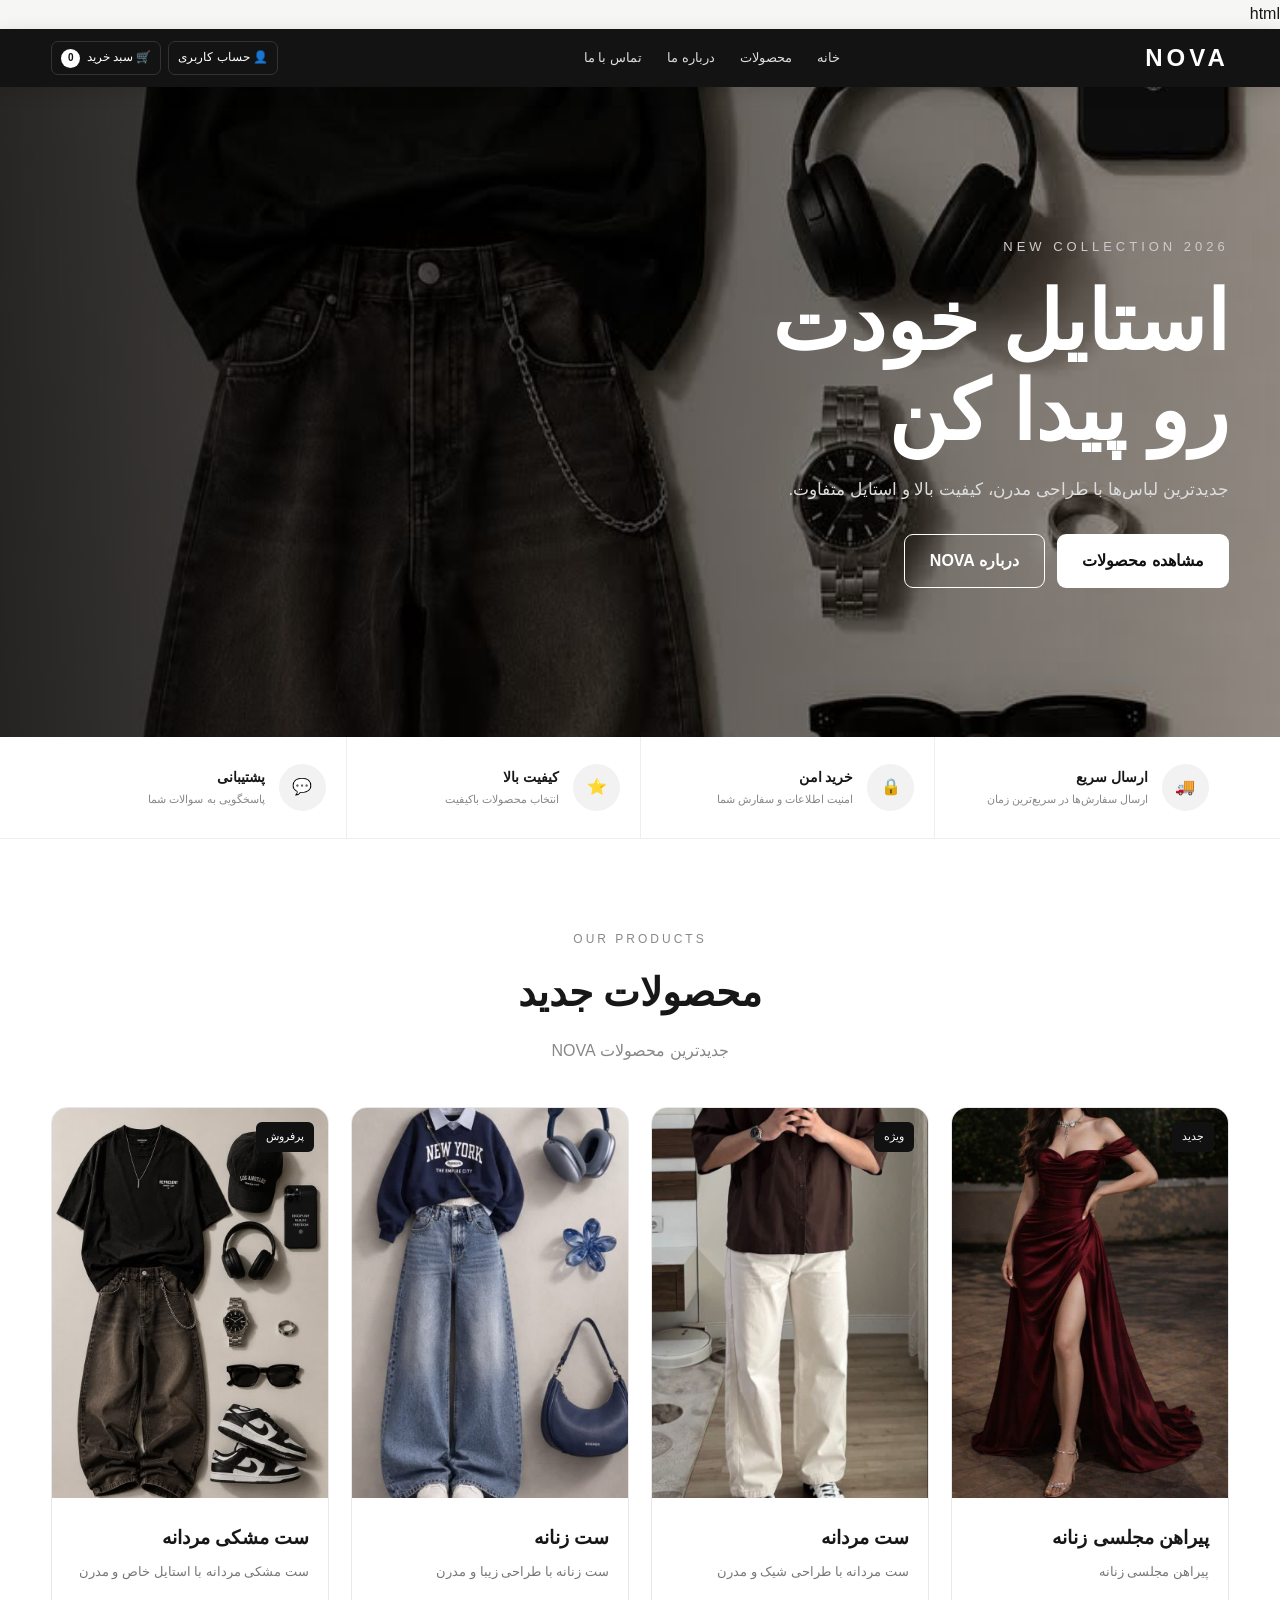
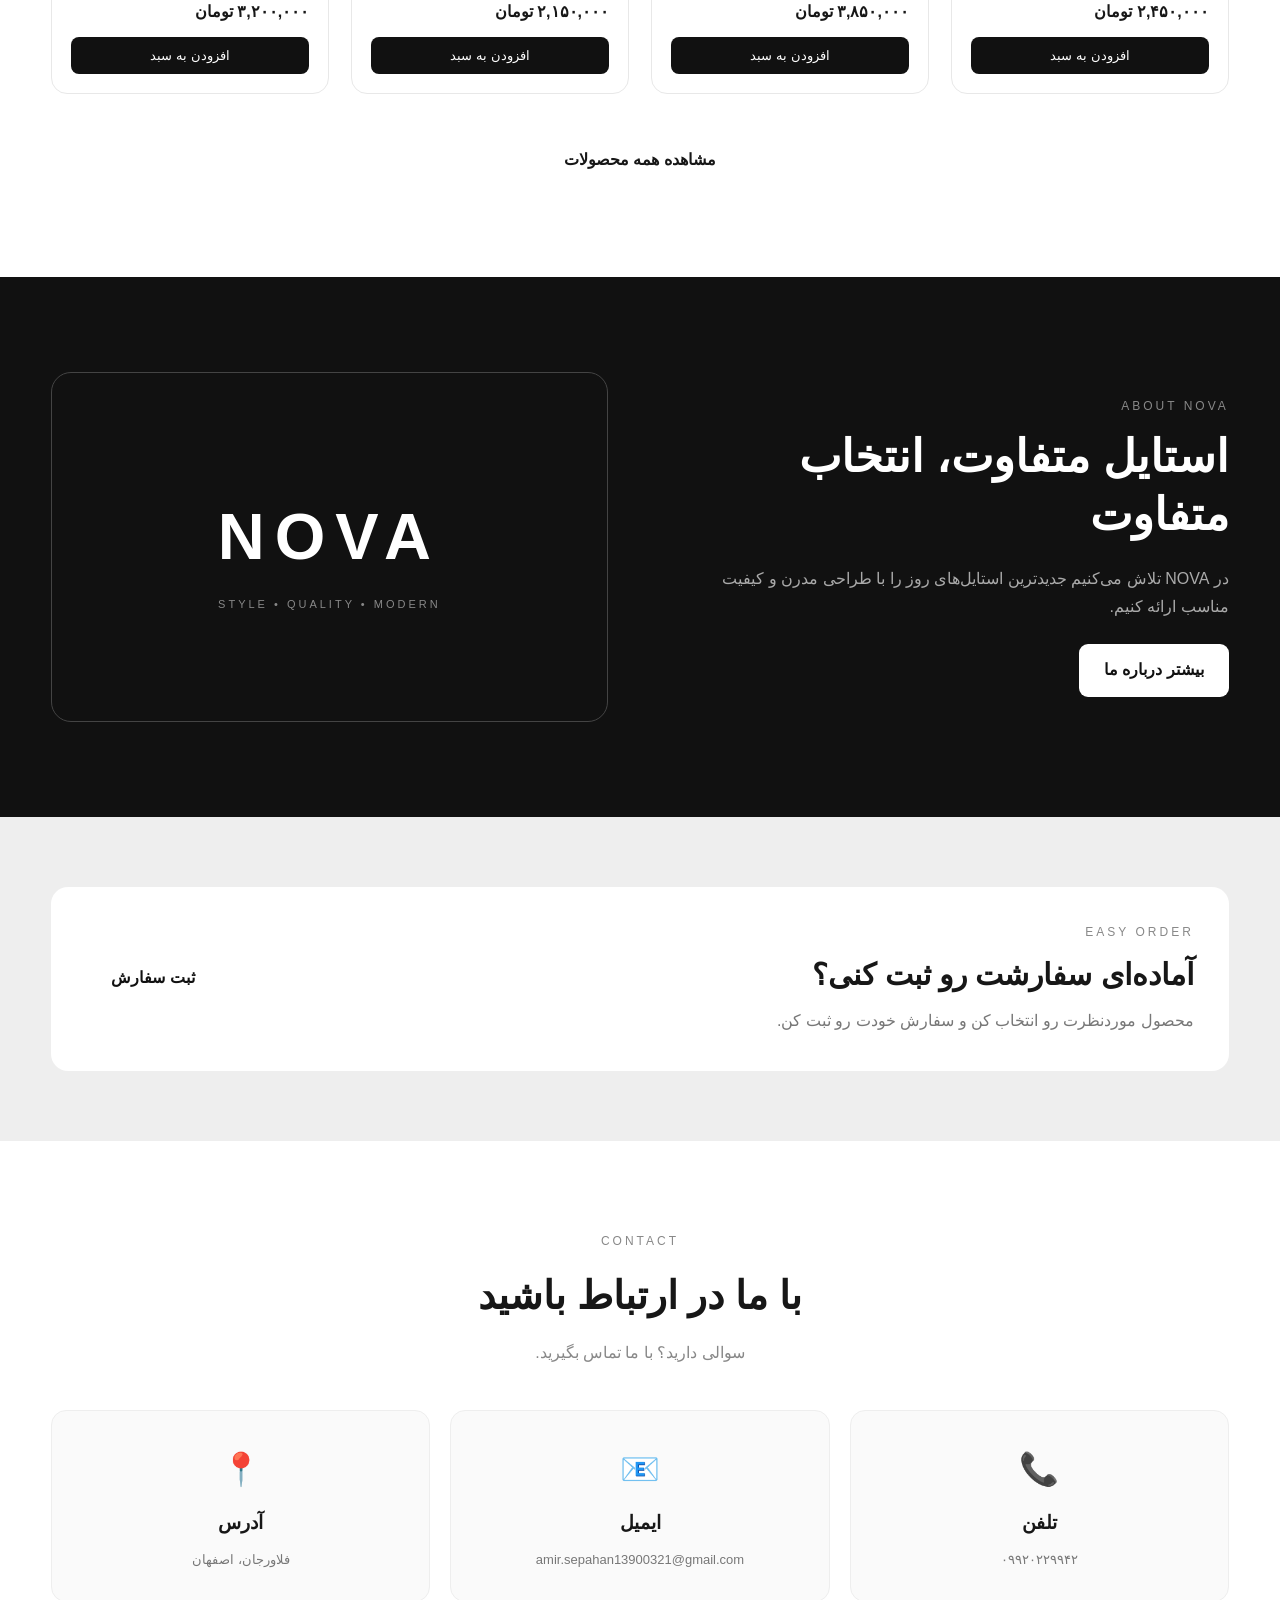
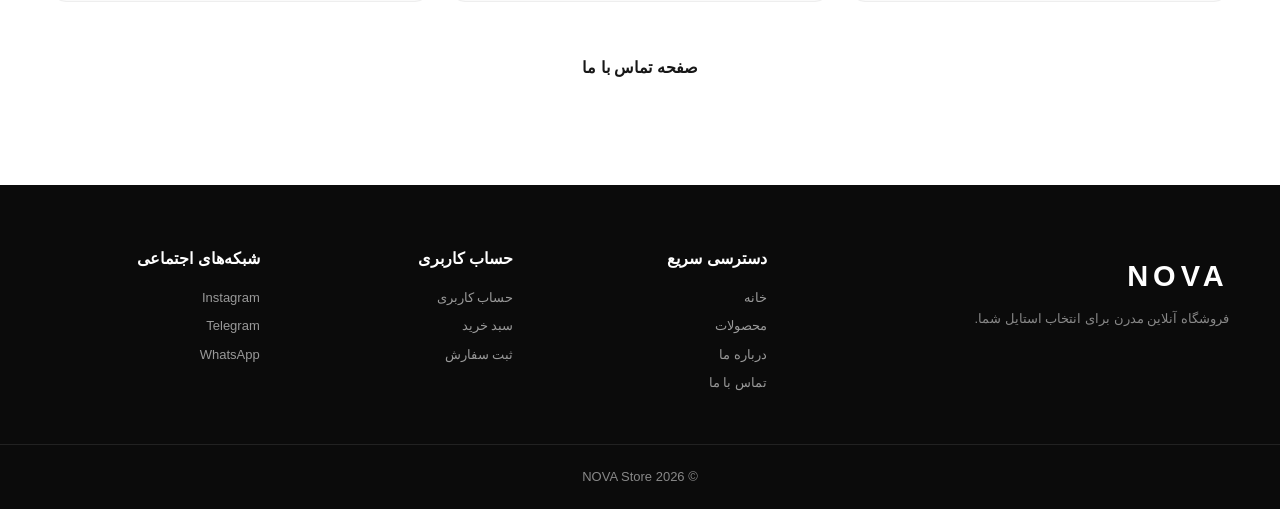
==== commit 97304d4f: "Update index.html" ====
--- a/index.html
+++ b/index.html
@@ -1,4 +1,4 @@
-```html
+html
 <!DOCTYPE html>
 <html lang="fa" dir="rtl">
 
